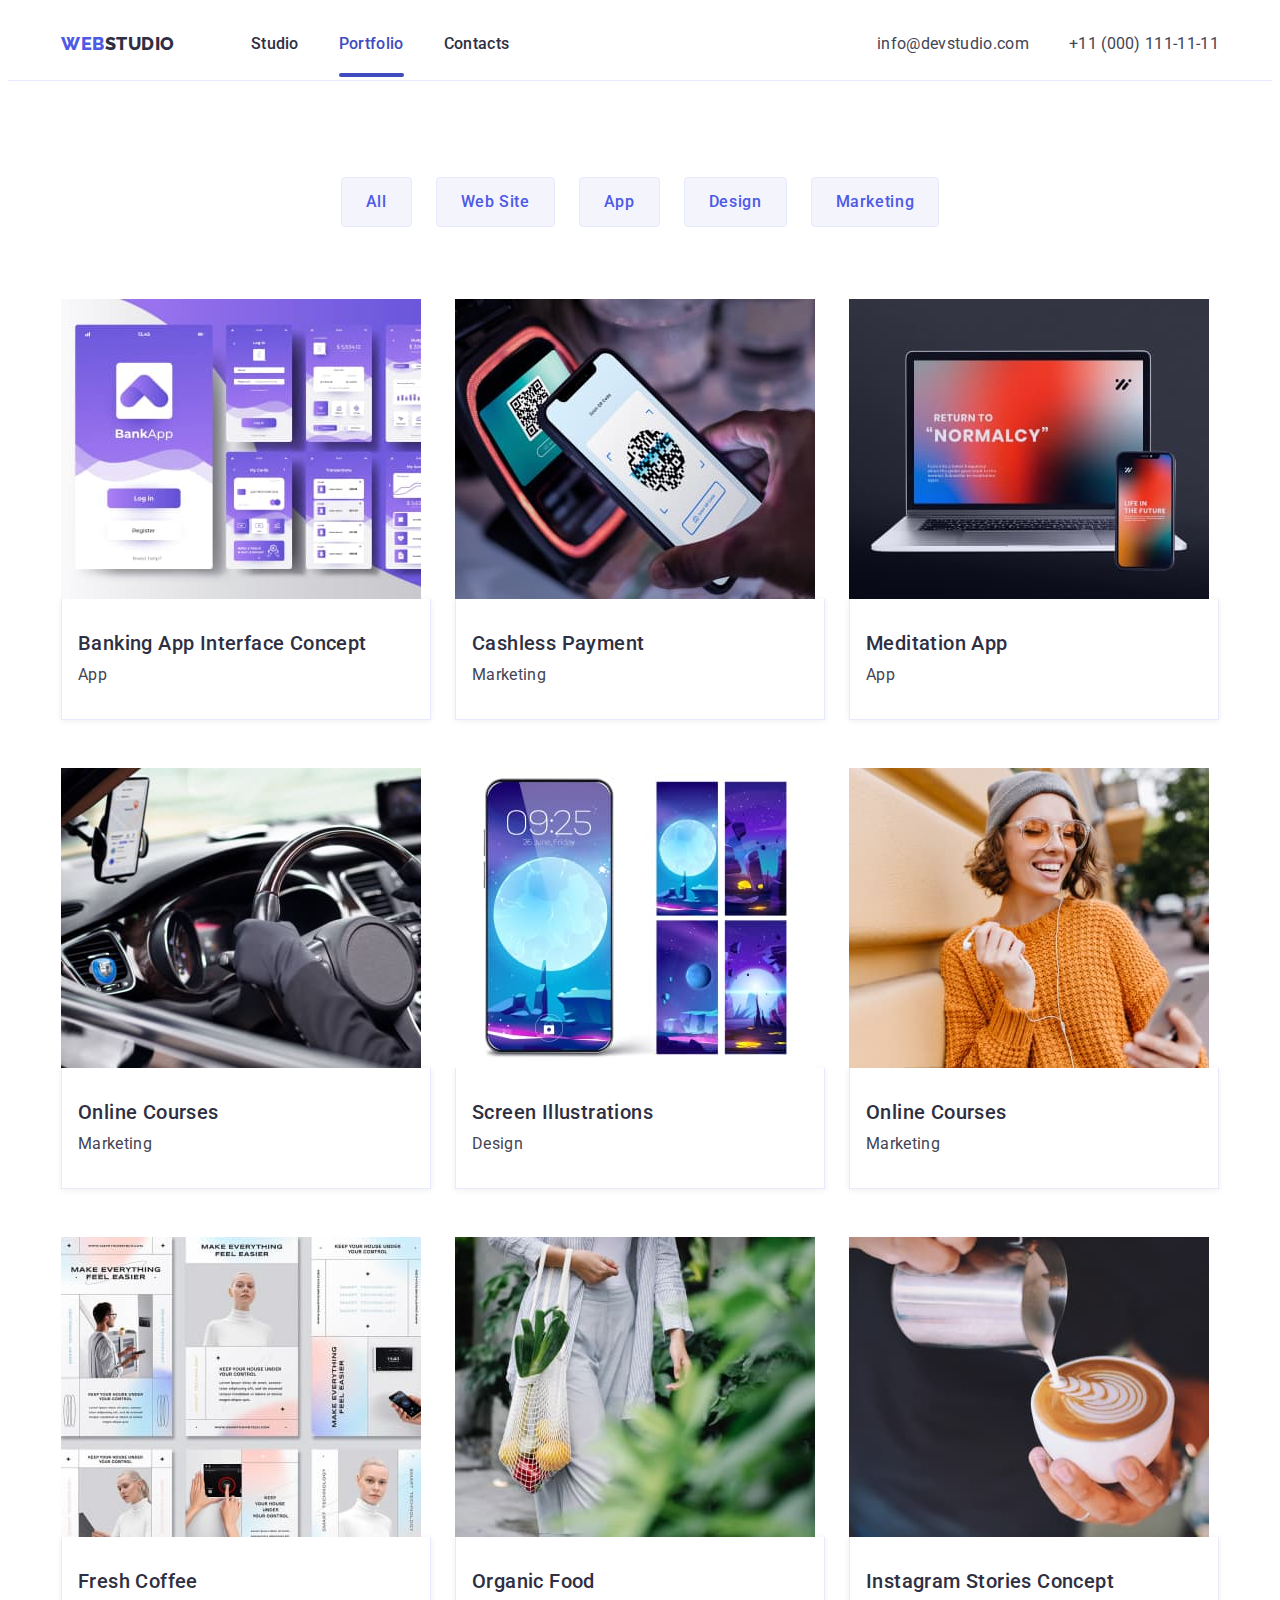
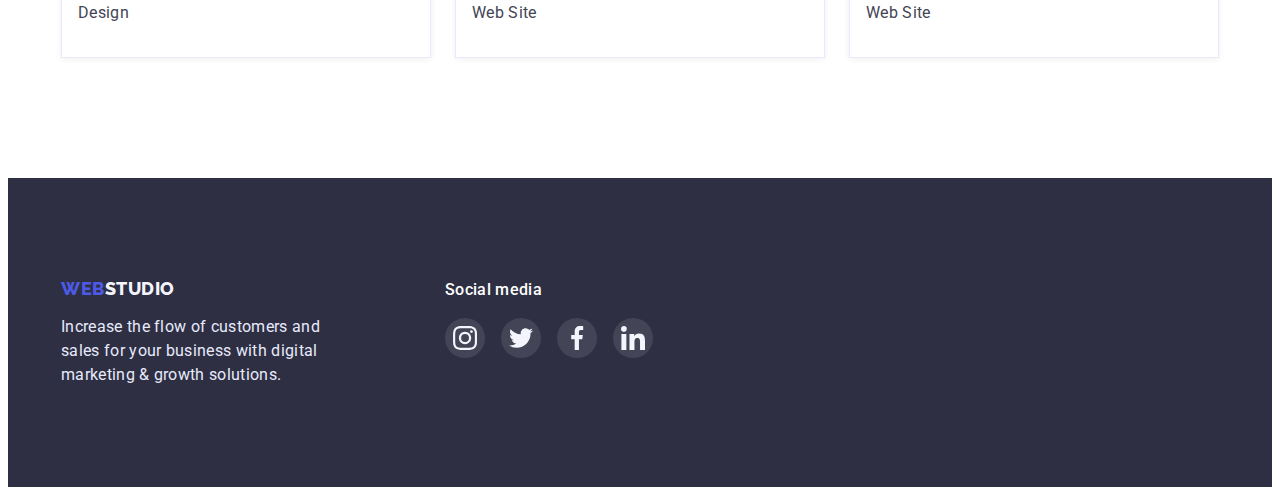
==== portfolio.html @ 781f3c77 "hw5" ====
<!DOCTYPE html>
<html lang="en">
  <head>
    <meta charset="UTF-8" />
    <meta http-equiv="X-UA-Compatible" content="IE=edge" />
    <meta name="viewport" content="=device-, initial-scale=1.0" />
    <title>Portfolio</title>
    <link rel="preconnect" href="https://fonts.googleapis.com" />
    <link rel="preconnect" href="https://fonts.gstatic.com" crossorigin />
    <link
      href="https://fonts.googleapis.com/css2?family=Raleway:wght@800&family=Roboto:wght@400;500;700;900&display=swap"
      rel="stylesheet"
    />
    <link
      rel="stylesheet"
      href="https://cdnjs.cloudflare.com/ajax/libs/modern-normalize/1.1.0/modern-normalize.min.css"
      integrity="sha512-wpPYUAdjBVSE4KJnH1VR1HeZfpl1ub8YT/NKx4PuQ5NmX2tKuGu6U/JRp5y+Y8XG2tV+wKQpNHVUX03MfMFn9Q=="
      crossorigin="anonymous"
      referrerpolicy="no-referrer"
    />
    <link rel="stylesheet" href="./css/styles.css" />
  </head>
  <body>
    <header class="header">
      <div class="container header-container">
        <nav class="header-navigation">
          <a href="./portfolio.html" class="header-logo link"
            ><span class="accent-header">Web</span>Studio</a
          >
          <ul class="header-list list">
            <li class="header-item">
              <a href="./index.html" class="header-link link">Studio</a>
            </li>
            <li class="header-item">
              <a href="./portfolio.html" class="header-link link current"
                >Portfolio</a
              >
            </li>
            <li class="header-item">
              <a href="./index.html" class="header-link link">Contacts</a>
            </li>
          </ul>
        </nav>
        <address class="address">
          <ul class="address-list list">
            <li class="address-item">
              <a href="mailto:info@devstudio.com" class="header-mail link"
                >info@devstudio.com</a
              >
            </li>
            <li class="address-item">
              <a href="tel:+110001111111" class="header-tel link"
                >+11 (000) 111-11-11</a
              >
            </li>
          </ul>
        </address>
      </div>
    </header>
    <main>
      <section class="main-content">
        <div class="container">
          <ul class="buttons-list list">
            <li>
              <button type="button" class="buttons-list-item">All</button>
            </li>
            <li>
              <button type="button" class="buttons-list-item">Web Site</button>
            </li>
            <li>
              <button type="button" class="buttons-list-item">App</button>
            </li>
            <li>
              <button type="button" class="buttons-list-item">Design</button>
            </li>
            <li>
              <button type="button" class="buttons-list-item">Marketing</button>
            </li>
          </ul>

          <ul class="cards-list list">
            <li class="cards-list-item">
              <div class="card-top-wrap">
                <img
                  src="./images/project-card-img-1.jpg"
                  alt="project-card-img-1"
                  ="360"
                  height="300"
                />
                <p class="cards-top-text">
                  14 Stylish and User-Friendly App Design Concepts · Task
                  Manager App · Calorie Tracker App · Exotic Fruit Ecommerce App
                  · Cloud Storage App
                </p>
              </div>
              <div class="cards-content">
                <h3 class="cards-list-title">Banking App Interface Concept</h3>
                <p class="cards-list-subtitle">App</p>
              </div>
            </li>
            <li class="cards-list-item">
              <div class="card-top-wrap">
                <img
                  src="./images/project-card-img-2.jpg"
                  alt="project-card-img-2"
                  ="360"
                  height="300"
                />
                <p class="cards-top-text">
                  14 Stylish and User-Friendly App Design Concepts · Task
                  Manager App · Calorie Tracker App · Exotic Fruit Ecommerce App
                  · Cloud Storage App
                </p>
              </div>
              <div class="cards-content">
                <h3 class="cards-list-title">Cashless Payment</h3>
                <p class="cards-list-subtitle">Marketing</p>
              </div>
            </li>
            <li class="cards-list-item">
              <div class="card-top-wrap">
                <img
                  src="./images/project-card-img-3.jpg"
                  alt="project-card-img-3"
                  ="360"
                  height="300"
                />
                <p class="cards-top-text">
                  14 Stylish and User-Friendly App Design Concepts · Task
                  Manager App · Calorie Tracker App · Exotic Fruit Ecommerce App
                  · Cloud Storage App
                </p>
              </div>
              <div class="cards-content">
                <h3 class="cards-list-title">Meditation App</h3>
                <p class="cards-list-subtitle">App</p>
              </div>
            </li>
            <li class="cards-list-item">
              <div class="card-top-wrap">
                <img
                  src="./images/project-card-img-4.jpg"
                  alt="project card img 4"
                  ="360"
                  height="300"
                />
                <p class="cards-top-text">
                  14 Stylish and User-Friendly App Design Concepts · Task
                  Manager App · Calorie Tracker App · Exotic Fruit Ecommerce App
                  · Cloud Storage App
                </p>
              </div>
              <div class="cards-content">
                <h3 class="cards-list-title">Online Courses</h3>
                <p class="cards-list-subtitle">Marketing</p>
              </div>
            </li>
            <li class="cards-list-item">
              <div class="card-top-wrap">
                <img
                  src="./images/project-card-img-5.jpg"
                  alt="project card img 5"
                  ="360"
                  height="300"
                />
                <p class="cards-top-text">
                  14 Stylish and User-Friendly App Design Concepts · Task
                  Manager App · Calorie Tracker App · Exotic Fruit Ecommerce App
                  · Cloud Storage App
                </p>
              </div>
              <div class="cards-content">
                <h3 class="cards-list-title">Screen Illustrations</h3>
                <p class="cards-list-subtitle">Design</p>
              </div>
            </li>
            <li class="cards-list-item">
              <div class="card-top-wrap">
                <img
                  src="./images/project-card-img-6.jpg"
                  alt="project card img 6"
                  ="360"
                  height="300"
                />
                <p class="cards-top-text">
                  14 Stylish and User-Friendly App Design Concepts · Task
                  Manager App · Calorie Tracker App · Exotic Fruit Ecommerce App
                  · Cloud Storage App
                </p>
              </div>
              <div class="cards-content">
                <h3 class="cards-list-title">Online Courses</h3>
                <p class="cards-list-subtitle">Marketing</p>
              </div>
            </li>
            <li class="cards-list-item">
              <div class="card-top-wrap">
                <img
                  src="./images/project-card-img-7.jpg"
                  alt="project card img 7"
                  ="360"
                  height="300"
                />
                <p class="cards-top-text">
                  14 Stylish and User-Friendly App Design Concepts · Task
                  Manager App · Calorie Tracker App · Exotic Fruit Ecommerce App
                  · Cloud Storage App
                </p>
              </div>
              <div class="cards-content">
                <h3 class="cards-list-title">Fresh Coffee</h3>
                <p class="cards-list-subtitle">Design</p>
              </div>
            </li>
            <li class="cards-list-item">
              <div class="card-top-wrap">
                <img
                  src="./images/project-card-img-8.jpg"
                  alt="project card img 8"
                  ="360"
                  height="300"
                />
                <p class="cards-top-text">
                  14 Stylish and User-Friendly App Design Concepts · Task
                  Manager App · Calorie Tracker App · Exotic Fruit Ecommerce App
                  · Cloud Storage App
                </p>
              </div>
              <div class="cards-content">
                <h3 class="cards-list-title">Organic Food</h3>
                <p class="cards-list-subtitle">Web Site</p>
              </div>
            </li>
            <li class="cards-list-item">
              <div class="card-top-wrap">
                <img
                  src="./images/project-card-img-9.jpg"
                  alt="project card img 9"
                  ="360"
                  height="300"
                />
                <p class="cards-top-text">
                  14 Stylish and User-Friendly App Design Concepts · Task
                  Manager App · Calorie Tracker App · Exotic Fruit Ecommerce App
                  · Cloud Storage App
                </p>
              </div>
              <div class="cards-content">
                <h3 class="cards-list-title">Instagram Stories Concept</h3>
                <p class="cards-list-subtitle">Web Site</p>
              </div>
            </li>
          </ul>
        </div>
      </section>
    </main>
    <footer class="footer">
      <div class="container container-footer">
        <div class="footer-logo-wrap">
          <a href="./index.html" class="footer-logo link"
            ><span class="accent-footer">Web</span>Studio</a
          >
          <p class="footer-text text">
            Increase the flow of customers and sales for your business with
            digital marketing & growth solutions.
          </p>
        </div>
        <div class="footer-social-wrap">
          <h3 class="footer-social-list-title">Social media</h3>
          <ul class="footer-social-list list">
            <li class="footer-social-item">
              <a href="" class="footer-social-link link">
                <svg class="footer-icon" width="24" height="24">
                  <use href="./images/icons.svg#icon-instagram"></use>
                </svg>
              </a>
            </li>
            <li class="footer-social-item">
              <a href="" class="footer-social-link">
                <svg class="footer-icon" width="24" height="24">
                  <use href="./images/icons.svg#icon-twitter"></use>
                </svg>
              </a>
            </li>
            <li class="footer-social-item">
              <a href="" class="footer-social-link">
                <svg class="footer-icon" width="24" height="24">
                  <use href="./images/icons.svg#icon-facebook"></use>
                </svg>
              </a>
            </li>
            <li class="footer-social-item">
              <a href="" class="footer-social-link">
                <svg class="footer-icon" width="24" height="24">
                  <use href="./images/icons.svg#icon-linkedin"></use>
                </svg>
              </a>
            </li>
          </ul>
        </div>
      </div>
    </footer>
  </body>
</html>
---- css/styles.css ----
:root {
  --main-color: #2e2f42;
  --second-color: #434455;
  --third-color: #ffffff;
  --forth-color: #e7e9fc;
  --fifth-color: #4d5ae5;
  --btn-color: #f4f4fd;
  --btn-border-color: #e7e9fc;
  --btn-active-color: #404bbf;
  --hero-gr-bg: linear-gradient(rgba(46, 47, 66, 0.7), rgba(46, 47, 66, 0.7));
  --ttf: cubic-bezier(0.4, 0, 0.2, 1);
}

body {
  font-family: "roboto", sans-serif;
}

h1,
h2,
h3,
h4,
h5,
h6,
p {
  margin: 0;
}

ul {
  margin: 0;
  padding-left: 0;
}

button {
  cursor: pointer;
}

img {
  display: block;
  max-width: 100%;
  height: auto;
}

.accent-header {
  font-family: "Raleway";
  font-weight: 800;
  font-size: 18px;
  line-height: 1.33;

  display: flex;
  align-items: center;
  letter-spacing: 0.03em;
  text-transform: uppercase;

  color: var(--fifth-color);
}

.accent-footer {
  font-family: "Raleway";
  font-weight: 800;
  font-size: 18px;
  line-height: 1.17;

  display: flex;
  align-items: center;
  letter-spacing: 0.03em;
  text-transform: uppercase;

  color: var(--fifth-color);
}

.text {
  font-size: 16px;
  line-height: 1.5;
  letter-spacing: 0.02em;
}

.title {
  font-size: 36px;
  line-height: 1.11;
  text-align: center;
  letter-spacing: 0.02em;
  text-transform: capitalize;
}

.list-title {
  font-weight: 500;
  font-size: 20px;
  line-height: 1.2;
  letter-spacing: 0.02em;
}
.list {
  list-style: none;
}

.link {
  text-decoration: none;
}

.container {
  max-width: 1158px;
  padding: 0 15px;
  margin: 0 auto;
}

.visually-hidden {
  position: absolute;
  width: 1px;
  height: 1px;
  margin: -1px;
  border: 0;
  padding: 0;

  white-space: nowrap;
  clip-path: inset(100%);
  clip: rect(0 0 0 0);
  overflow: hidden;
}
/* ----------------------- HEADER */

.header {
  padding-top: 24px;
  padding-bottom: 24px;
  border-bottom: 1px solid #e7e9fc;
}

.header-container {
  display: flex;
}

.header-navigation {
  display: flex;
  align-items: center;
  margin-right: auto;
}

.header-logo {
  font-family: "Raleway";
  font-weight: 800;
  font-size: 18px;
  line-height: 1.33;
  display: flex;
  align-items: center;
  letter-spacing: 0.03em;
  text-transform: uppercase;

  color: var(--main-color);
  margin-right: 76px;
}

.header-list {
  display: flex;
  gap: 40px;
}

/* .header-item {
} */

.header-link {
  font-weight: 500;
  font-size: 16px;
  line-height: 1.5;

  letter-spacing: 0.02em;
  color: var(--main-color);
  transition: color 250ms var(--ttf);
}

.header-link:hover,
.header-link:focus {
  color: var(--btn-active-color);
}

.current {
  color: #404bbf;
  position: relative;
}

.current::after {
  content: "";
  position: absolute;
  left: 0;
  bottom: -24px;
  width: 100%;
  height: 4px;
  border-radius: 2px;
  background: #404bbf;
}

.address {
  font-style: normal;
}

.address-list {
  display: flex;
  align-items: center;
  gap: 40px;
}

.header-mail {
  font-weight: 400;
  font-size: 16px;
  line-height: 1.5;

  letter-spacing: 0.02em;
  color: var(--second-color);
  transition: color 250ms var(--ttf);
}

.header-mail:hover,
.header-mail:focus {
  color: var(--btn-active-color);
}

.header-tel {
  font-weight: 400;
  font-size: 16px;
  line-height: 1.5;

  letter-spacing: 0.02em;
  color: var(--second-color);
  transition: color 250ms var(--ttf);
}

.header-tel:hover,
.header-tel:focus {
  color: var(--btn-active-color);
}

/*---------------------- HERO */

.hero {
  max-width: 1440px;
  margin: 0 auto;
  text-align: center;
  background-image: var(--hero-gr-bg), url(../images/hero-bg.jpg);
  padding-top: 188px;
  padding-bottom: 188px;
}

.hero-title {
  font-size: 56px;
  line-height: 1.07;
  max-width: 496px;

  text-align: center;
  letter-spacing: 0.02em;

  color: var(--third-color);
  margin: 0 auto;
}

.hero-btn {
  min-width: 169px;
  height: 56px;
  font-family: inherit;
  font-weight: 500;
  font-size: 16px;
  line-height: 1.5;
  letter-spacing: 0.04em;

  color: var(--third-color);

  background: var(--fifth-color);
  box-shadow: 0px 4px 4px rgba(0, 0, 0, 0.15);
  border: none;
  border-radius: 4px;
  margin-top: 48px;
  transition: background-color 250ms var(--ttf), box-shadow 250ms var(--ttf);
}

.hero-btn:hover,
.hero-btn:focus {
  background-color: var(--btn-active-color);
  box-shadow: 0px 1px 6px rgba(46, 47, 66, 0.08),
    0px 1px 1px rgba(46, 47, 66, 0.16), 0px 2px 1px rgba(46, 47, 66, 0.08);
}

/* --------------------------- FEATURES */

/* .features {
} */

.features-list {
  display: flex;
  gap: 24px;
}

.features-list-item {
  width: calc((100% - 72px) / 4);
}
.features-link {
  padding-top: 24px;
  padding-bottom: 24px;
  display: flex;
  align-content: center;
  justify-content: center;
  background: #f4f4fd;
  border-radius: 4px;
}

/* .features-icon {
} */

.features-list-content {
  margin-top: 8px;
}

.features-list-title {
  color: var(--main-color);
  margin-bottom: 8px;
}

.features-list-text {
  color: var(--second-color);
}

/* ----------------------------- WORK */

.work {
  padding-bottom: 120px;
}

.section {
  max-width: 100%;
  padding-top: 120px;
  padding-bottom: 120px;
}

.work-title {
  color: var(--main-color);
  margin-bottom: 72px;
}

.work-list {
  display: flex;
  gap: 24px;
}

.work-list-item {
  width: calc((100% - 72px) / 3);
  border: 1px solid var(--btn-border-color);
}

/* ----------------------------- TEAM */

.team {
  background-color: #f4f4fd;
}

.team-title {
  color: var(--main-color);
  margin-bottom: 72px;
}

.team-content {
  padding: 32px 16px;
}

.team-list {
  display: flex;
  gap: 24px;
}

.team-list-item {
  width: calc((100% - 96px) / 4);
  background: #ffffff;
  box-shadow: 0px 1px 6px rgba(46, 47, 66, 0.08),
    0px 1px 1px rgba(46, 47, 66, 0.16), 0px 2px 1px rgba(46, 47, 66, 0.08);
  border-radius: 0px 0px 4px 4px;
}

.team-list-title {
  text-align: center;

  color: var(--main-color);
  margin-bottom: 8px;
}

.team-list-text {
  text-align: center;
  color: var(--second-color);
  margin-bottom: 8px;
}

.team-soc-list {
  display: flex;
  justify-content: center;
  gap: 24px;
}

.team-soc-item {
  width: 40px;
  height: 40px;
}

.team-soc-link {
  width: 100%;
  height: 100%;
  display: flex;
  align-items: center;
  justify-content: center;
  background-color: var(--fifth-color);
  border-radius: 50%;
  transition: background-color 250ms var(--ttf);
}

.team-soc-link:is(:hover, :focus) {
  background-color: var(--btn-active-color);
}

/* ------------------------ CUSTOMERS */
.customers {
  padding-top: 130px;
  padding-bottom: 120px;
}

.customers-list-title {
  font-size: 36px;
  line-height: 1.11;
  text-align: center;
  letter-spacing: 0.02em;
  text-transform: capitalize;
  color: #2e2f42;
  margin-bottom: 72px;
}

.customers-list {
  display: flex;
  gap: 24px;
}

.customers-list-item {
  width: calc((100% - 120px) / 6);
  height: 88px;
}
.customers-link {
  width: 100%;
  height: 100%;
  border: 1px solid #8e8f99;
  border-radius: 4px;
  display: flex;
  align-items: center;
  justify-content: center;
  color: #8e8f99;
  transition: border-color 250ms var(--ttf), color 250ms var(--ttf);
}

.customers-icon {
  fill: currentColor;
}

.customers-link:is(:hover, :focus) {
  border-color: #404bbf;
  color: #404bbf;
}

/* .customers-link:is(:hover, :focus) {
  border-color: #404bbf;
}

.customers-link:is(:hover, :focus) .customers-icon{
  fill: #404bbf;
} */

/* -------------------------- FOOTER */

.footer {
  background-color: var(--main-color);
  padding-top: 100px;
  padding-bottom: 100px;
}

.container-footer {
  display: flex;
  align-items: baseline;
  gap: 120px;
}

/* .footer-logo-wrap {
} */

.footer-logo {
  font-family: "Raleway";
  font-weight: 800;
  font-size: 18px;
  line-height: 1.17;
  display: flex;
  align-items: center;
  letter-spacing: 0.03em;
  text-transform: uppercase;

  color: var(--btn-color);
  margin-bottom: 16px;
}

.footer-text {
  color: var(--forth-color);
  max-width: 264px;
}

/* .footer-social-wrap {
} */

.footer-social-list-title {
  font-weight: 500;
  font-size: 16px;
  line-height: 1.5;
  letter-spacing: 0.02em;
  color: #ffffff;
  margin-bottom: 16px;
}

.footer-social-list {
  display: flex;
  gap: 16px;
}

.footer-social-item {
  width: 40px;
  height: 40px;
}

.footer-social-link {
  width: 100%;
  height: 100%;
  display: flex;
  align-items: center;
  justify-content: center;
  background-color: rgba(255, 255, 255, 0.1);
  border-radius: 50%;
  transition: background-color 250ms var(--ttf);
}

.footer-social-link:is(:hover, :focus) {
  background-color: #31d0aa;
}

/* .footer-icon {
} */

/* ---------------PORTFOLIO */
/* ---------MAIN CONTENT---------- */
.main-content {
  padding-top: 96px;
  padding-bottom: 120px;
}
/* ---------BUTTONS LIST---------- */
.buttons-list {
  display: flex;
  gap: 24px;
  justify-content: center;
  padding-bottom: 72px;
}

.buttons-list-item {
  padding: 24px;
  height: 48px;
  font-family: inherit;
  font-weight: 500;
  font-size: 16px;
  line-height: 1.5;
  display: flex;
  align-items: center;
  text-align: center;
  letter-spacing: 0.04em;

  color: var(--fifth-color);
  background: var(--btn-color);

  border: 1px solid var(--btn-border-color);
  border-radius: 4px;
  transition: color 250ms var(--ttf), background-color 250ms var(--ttf),
    box-shadow 250ms var(--ttf);
}

.buttons-list-item:hover,
.buttons-list-item:focus {
  color: var(--third-color);
  background-color: var(--fifth-color);
  box-shadow: 0px 3px 1px rgba(0, 0, 0, 0.1), 0px 2px 1px rgba(0, 0, 0, 0.08),
    0px 2px 2px rgba(0, 0, 0, 0.12);
}

/* ---------CARDS LIST---------- */

.cards-list {
  display: flex;
  flex-wrap: wrap;
  column-gap: 24px;
  row-gap: 48px;
}

.cards-list-item {
  width: calc((100% - 48px) / 3);
  transition: box-shadow 250ms var(--ttf);
}

.cards-list-item:is(:hover, :focus) {
  box-shadow: 0px 1px 6px rgba(46, 47, 66, 0.08),
    0px 1px 1px rgba(46, 47, 66, 0.16), 0px 2px 1px rgba(46, 47, 66, 0.08);
}

.cards-list-item:hover .cards-top-text {
  transform: translateY(0%);
}

.card-top-wrap {
  position: relative;
  overflow: hidden;
}

.cards-top-text {
  position: absolute;
  top: 0;
  font-size: 16px;
  line-height: 1.5;
  letter-spacing: 0.02em;
  color: #f4f4fd;
  background-color: var(--fifth-color);
  padding: 40px 32px 164px 32px;
  height: 100%;
  transform: translateY(100%);
  transition: transform 250ms var(--ttf);
  overflow: auto;
}

.cards-content {
  padding-top: 32px;
  padding-bottom: 32px;
  padding-left: 16px;
  border: 1px solid var(--btn-border-color);
  box-shadow: 0px 1px 6px rgba(46, 47, 66, 0.08);
  border-top: none;
}

.cards-list-title {
  font-weight: 500;
  font-size: 20px;
  line-height: 1.2;
  letter-spacing: 0.02em;
  color: var(--main-color);
  margin-bottom: 8px;
}

.cards-list-subtitle {
  font-size: 16px;
  line-height: 1.5;
  letter-spacing: 0.02em;

  color: var(--second-color);
}

/* ---------MODAL---------- */

.backdrop {
  position: fixed;
  top: 0;
  width: 100%;
  height: 100%;
  background-color: rgba(46, 47, 66, 0.4);
  transition: opacity 250ms var(--ttf), visibility 250ms var(--ttf);
}

.is-hidden {
  opacity: 0;
  visibility: hidden;
  pointer-events: none;
}

.modal {
  padding: 20px;
  position: absolute;
  top: 50%;
  left: 50%;
  transform: translate(-50%, -50%) scale(1);
  width: 408px;
  min-height: 576px;
  background-color: #fcfcfc;
  box-shadow: 0px 1px 1px rgba(0, 0, 0, 0.14), 0px 1px 3px rgba(0, 0, 0, 0.12),
    0px 2px 1px rgba(0, 0, 0, 0.2);
  border-radius: 4px;
  transition: transform 250ms var(--ttf);
}

.backdrop.is-hidden .modal{
  transform: translate(-50%, -50%) scale(0);

}

.modal-close {
  width: 24px;
  height: 24px;
  background-color: #e7e9fc;
  border: 1px solid rgba(0, 0, 0, 0.1);
  border-radius: 50%;
  display: block;
  margin-left: auto;
}

.close-icon {
  color: #000000;
}
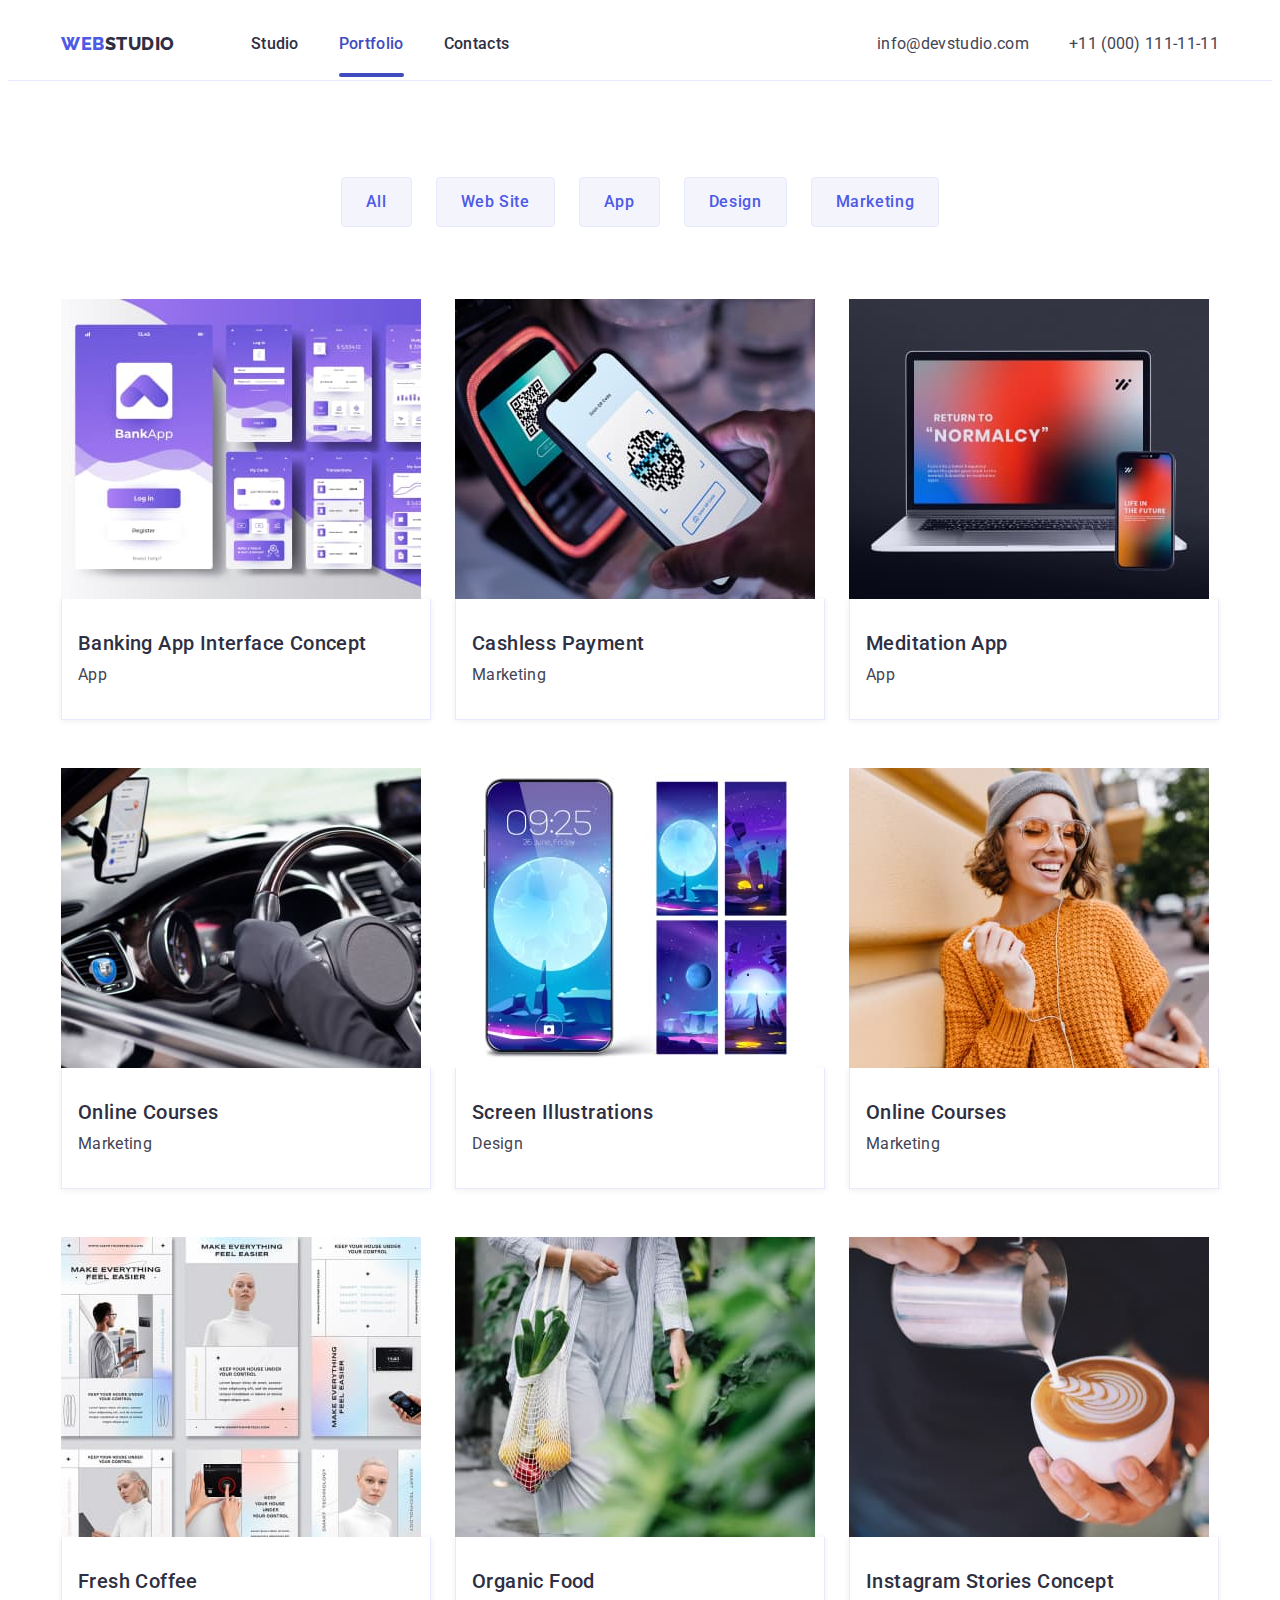
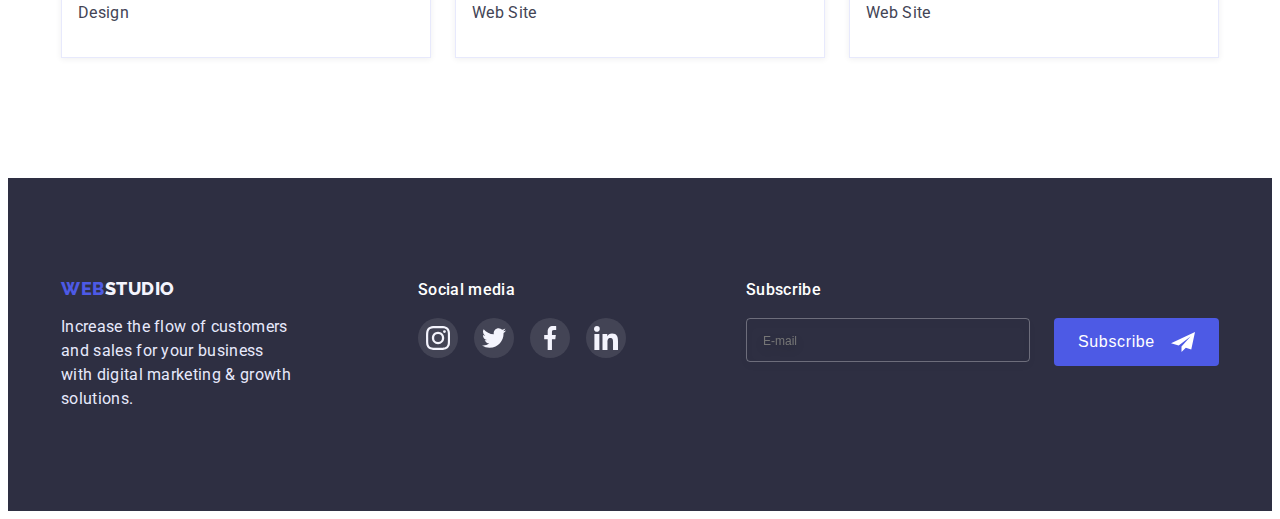
==== commit e63dd1cf: "." ====
--- a/portfolio.html
+++ b/portfolio.html
@@ -298,6 +298,25 @@
             </li>
           </ul>
         </div>
+        <form class="subscribe-form">
+          <p class="subscribe-text">Subscribe</p>
+          <label for="subscribe-email"></label>
+          <div class="subscribe-field">
+            <input
+              type="email"
+              class="subscribe-input"
+              name="subscribe-email"
+              id="subscribe-email"
+              placeholder="E-mail"
+            />
+            <button type="submit" class="subscribe-btn">
+              Subscribe
+              <svg class="subscribe-icon" width="24" height="24">
+                <use href="./images/icons.svg#icon-subscribe"></use>
+              </svg>
+            </button>
+          </div>
+        </form>
       </div>
     </footer>
   </body>
--- a/css/styles.css
+++ b/css/styles.css
@@ -538,6 +538,72 @@
 /* .footer-icon {
 } */
 
+.subscribe-form {
+}
+.subscribe-text {
+  font-weight: 500;
+  font-size: 16px;
+  line-height: 1.5;
+  letter-spacing: 0.02em;
+  color: #ffffff;
+  margin-bottom: 16px;
+}
+
+.subscribe-field{
+  display: flex;
+}
+
+.subscribe-input {
+  width: 264px;
+  height: 40px;
+  background-color: transparent;
+  outline: none;
+  border: 1px solid rgba(255, 255, 255, 0.3);
+  filter: drop-shadow(0px 4px 4px rgba(0, 0, 0, 0.15));
+  border-radius: 4px;
+  padding-left: 16px;
+  transition: border-color 250ms var(--ttf);
+}
+
+.subscribe-input::placeholder{
+font-weight: 400;
+font-size: 12px;
+line-height: 2;
+}
+
+.subscribe-input:focus {
+  border-color: #4d5ae5;
+}
+
+.subscribe-btn {
+  min-width: 165px;
+  height: 40px;
+  font-weight: 500;
+  font-size: 16px;
+  line-height: 1.5;
+  display: flex;
+  align-items: center;
+  justify-content: space-between;
+  letter-spacing: 0.04em;
+  color: #ffffff;
+  background-color: #4d5ae5;
+  border-radius: 4px;
+  border: none;
+  margin-left: 24px;
+  padding: 24px;
+  transition: background-color 250ms var(--ttf), box-shadow 250ms var(--ttf);
+}
+
+.subscribe-btn:is(:hover, :focus) {
+  background-color: #404bbf;
+  box-shadow: 0px 1px 6px rgba(46, 47, 66, 0.08),
+    0px 1px 1px rgba(46, 47, 66, 0.16), 0px 2px 1px rgba(46, 47, 66, 0.08);
+}
+
+.subscribe-icon{
+  fill: #FFFFFF;
+}
+
 /* ---------------PORTFOLIO */
 /* ---------MAIN CONTENT---------- */
 .main-content {
@@ -668,7 +734,7 @@
 }
 
 .modal {
-  padding: 20px;
+  padding: 24px;
   position: absolute;
   top: 50%;
   left: 50%;
@@ -682,9 +748,8 @@
   transition: transform 250ms var(--ttf);
 }
 
-.backdrop.is-hidden .modal{
+.backdrop.is-hidden .modal {
   transform: translate(-50%, -50%) scale(0);
-
 }
 
 .modal-close {
@@ -695,8 +760,153 @@
   border-radius: 50%;
   display: block;
   margin-left: auto;
+  transition: background-color 250ms var(--ttf), color 250ms var(--ttf);
+}
+
+.modal-close:focus {
+  background-color: #404bbf;
+  color: #ffffff;
 }
 
 .close-icon {
-  color: #000000;
-}
+  fill: currentColor;
+}
+
+.modal-title {
+  font-weight: 500;
+  font-size: 16px;
+  line-height: 1.5;
+  text-align: center;
+  letter-spacing: 0.02em;
+  color: #2e2f42;
+  margin-top: 24px;
+  margin-bottom: 16px;
+}
+
+.modal-field {
+  margin-bottom: 8px;
+}
+
+.modal-input-text {
+  font-weight: 400;
+  font-size: 12px;
+  line-height: 1.33;
+  letter-spacing: 0.04em;
+  color: #8e8f99;
+  margin-bottom: 4px;
+  display: block;
+}
+
+.input-wrap {
+  position: relative;
+}
+
+.modal-input {
+  width: 100%;
+  height: 40px;
+  border: 1px solid rgba(33, 33, 33, 0.2);
+  border-radius: 4px;
+  outline: transparent;
+  padding-left: 38px;
+  color: #2e2f42;
+  transition: border-color 250ms var(--ttf), fill 250ms var(--ttf);
+}
+
+.modal-input:focus,
+.modal-comment:focus {
+  border-color: #4d5ae5;
+}
+
+.modal-input:focus + .modal-input-icon {
+  fill: #4d5ae5;
+}
+
+.modal-input-icon {
+  position: absolute;
+  left: 16px;
+  top: 50%;
+  transform: translateY(-50%);
+}
+
+.modal-comment {
+  width: 100%;
+  height: 120px;
+  border: 1px solid rgba(33, 33, 33, 0.2);
+  border-radius: 4px;
+  outline: transparent;
+  padding-top: 8px;
+  padding-left: 16px;
+  color: #2e2f42;
+  resize: none;
+}
+
+.modal-comment::placeholder {
+  font-weight: 400;
+  font-size: 12px;
+  line-height: 1.33;
+  letter-spacing: 0.04em;
+  color: rgba(117, 117, 117, 0.5);
+}
+
+/* .modal-check {
+} */
+
+.check-text {
+  font-weight: 400;
+  font-size: 12px;
+  line-height: 1.33;
+  letter-spacing: 0.04em;
+  color: #757575;
+  display: flex;
+  align-items: center;
+  margin-bottom: 24px;
+}
+
+.check-text span {
+  display: flex;
+  align-items: center;
+  justify-content: center;
+  width: 16px;
+  height: 16px;
+  border: 1.25px solid #2e2f42;
+  border-radius: 2px;
+  margin-right: 8px;
+  fill: transparent;
+  transition: background-color 250ms var(--ttf), border 250ms var(--ttf),
+    fill 250ms var(--ttf);
+}
+
+.modal-check:checked + .check-text span {
+  background-color: #404bbf;
+  border: none;
+  fill: #f4f4fd;
+}
+
+/* .check-icon {
+} */
+
+.modal-btn {
+  min-width: 169px;
+  height: 58px;
+  font-weight: 500;
+  font-size: 16px;
+  line-height: 1.5;
+  display: flex;
+  align-items: center;
+  margin: 0 auto;
+  justify-content: center;
+  letter-spacing: 0.04em;
+
+  color: #ffffff;
+  background-color: #4d5ae5;
+  box-shadow: 0px 4px 4px rgba(0, 0, 0, 0.15);
+  border: none;
+  border-radius: 4px;
+  transition: background-color 250ms var(--ttf), box-shadow 250ms var(--ttf);
+}
+
+.modal-btn:is(:hover, :focus) {
+  background-color: var(--btn-active-color);
+  box-shadow: 0px 1px 6px rgba(46, 47, 66, 0.08),
+    0px 1px 1px rgba(46, 47, 66, 0.16), 0px 2px 1px rgba(46, 47, 66, 0.08);
+}
